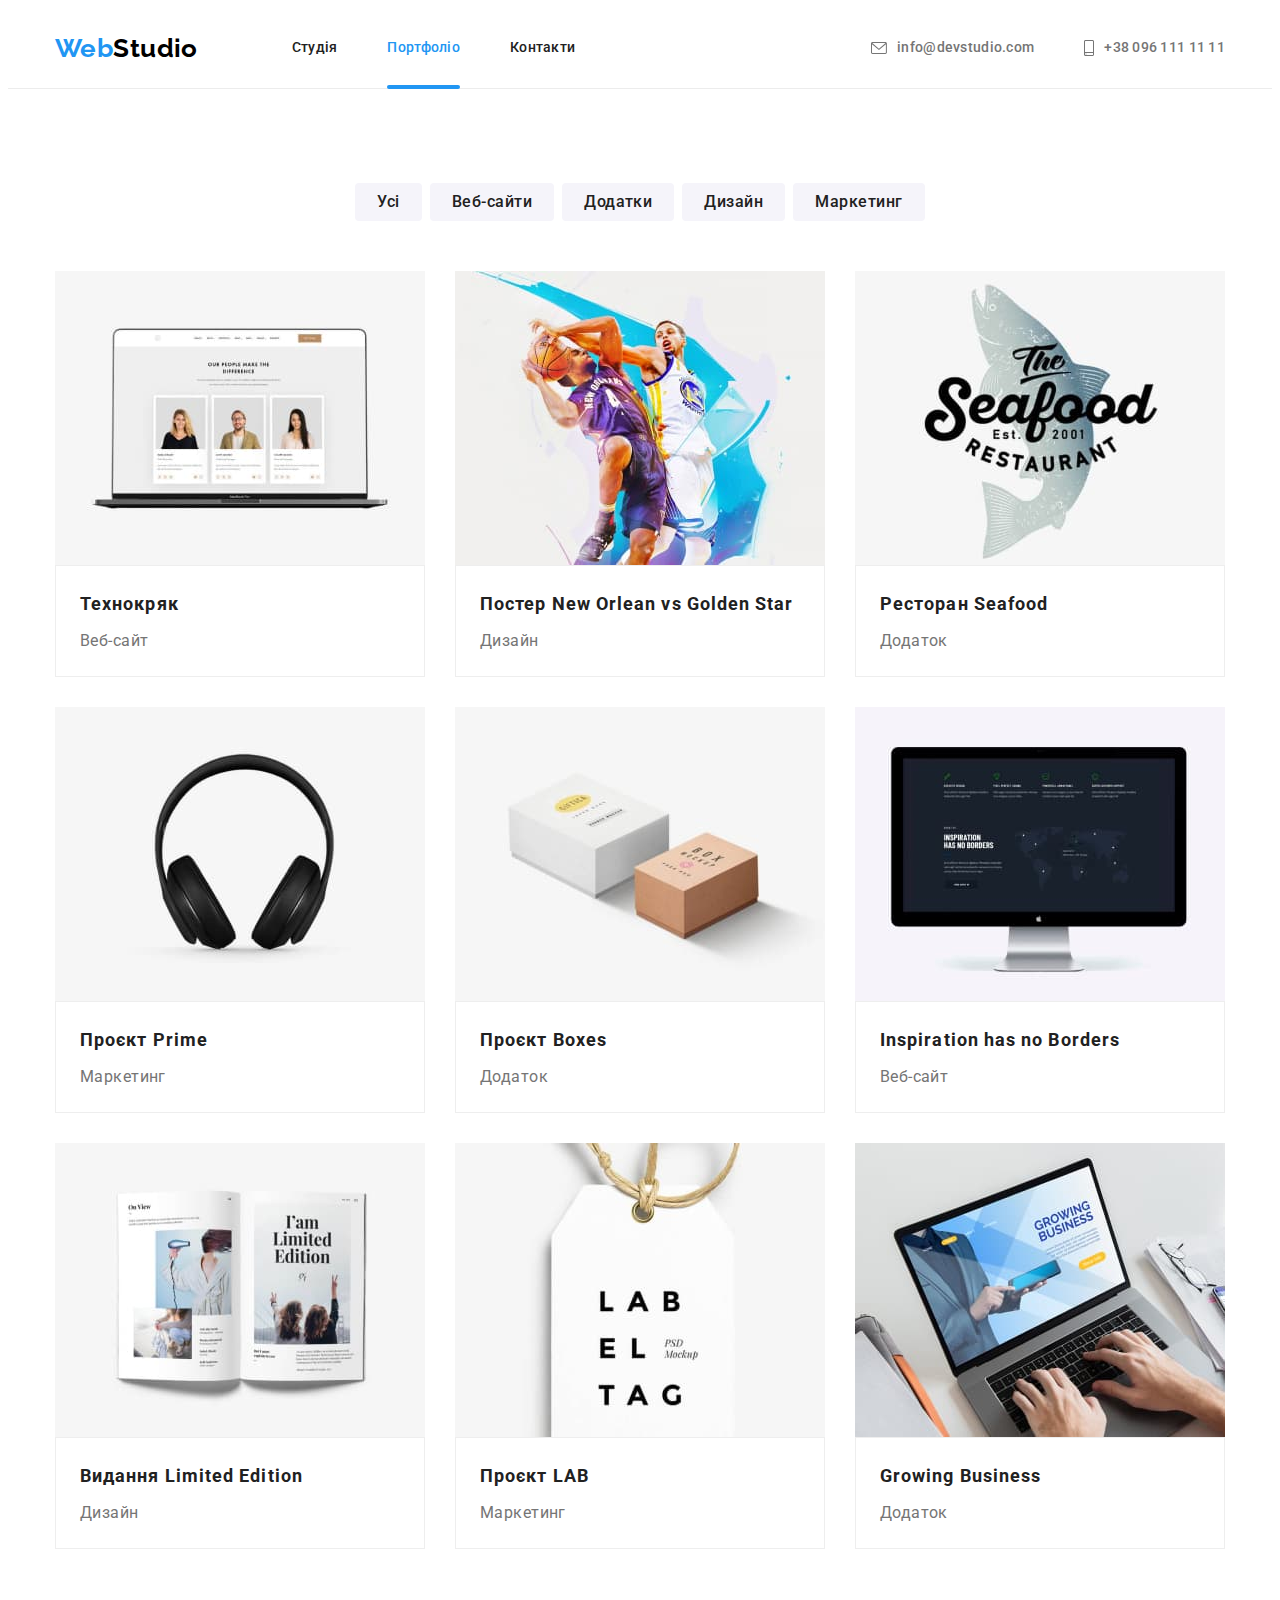
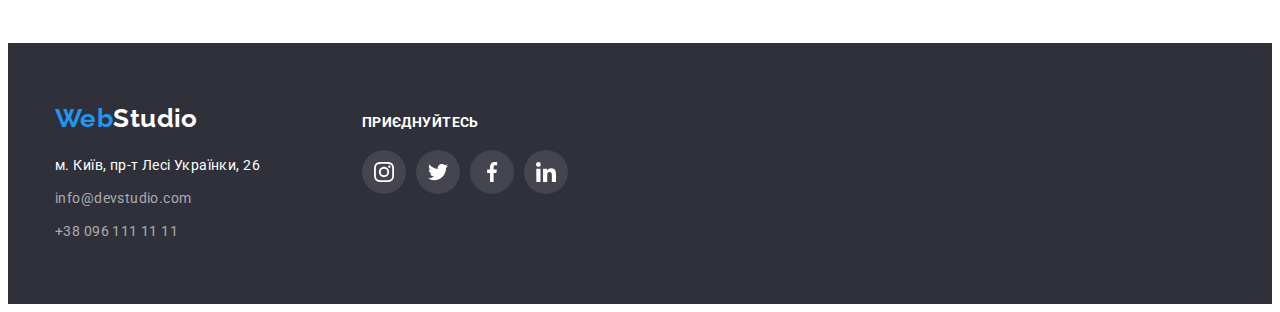
==== portfolio.html @ 98f120be "first" ====
<!DOCTYPE html>
<html lang="uk">
  <head>
    <meta charset="UTF-8" />
    <meta http-equiv="X-UA-Compatible" content="IE=edge" />
    <meta name="viewport" content="width=device-width, initial-scale=1.0" />
    <title>Web Studio</title>
    <link rel="preconnect" href="https://fonts.googleapis.com" />
    <link rel="preconnect" href="https://fonts.gstatic.com" crossorigin />
    <link
      href="https://fonts.googleapis.com/css2?family=Raleway:wght@700&family=Roboto:wght@400;500;700;900&display=swap"
      rel="stylesheet"
    />
    <link
      rel="stylesheet"
      href="https://cdnjs.cloudflare.com/ajax/libs/modern-normalize/1.1.0/modern-normalize.min.css"
      integrity="sha512-wpPYUAdjBVSE4KJnH1VR1HeZfpl1ub8YT/NKx4PuQ5NmX2tKuGu6U/JRp5y+Y8XG2tV+wKQpNHVUX03MfMFn9Q=="
      crossorigin="anonymous"
      referrerpolicy="no-referrer"
    />
    <link rel="stylesheet" href="./css/styles.css" />
  </head>

  <body>
    <!-- ===== HEADER ===== -->

    <header class="header">
      <div class="header-content container">
        <a class="logo-link link" href="./index.html">
          <span class="logo-header-one">Web</span><span class="logo-header-two">Studio</span></a
        >

        <nav class="navigation">
          <ul class="nav-list list">
            <li class="nav-list-item">
              <a class="nav-link link" href="./index.html">Студія</a>
            </li>
            <li class="nav-list-item">
              <a class="nav-link link current" href="./portfolio.html">Портфоліо</a>
            </li>
            <li class="nav-list-item"><a class="nav-link link" href="">Контакти</a></li>
          </ul>
        </nav>

        <ul class="mail-tel-list list">
          <li class="mail-tel-item link">
            <a class="mail-header-link" href="mailto:info@devstudio.com">
              <svg class="header-tel-icon" width="16" height="12">
                <use href="./images/icons.svg#icon-email"></use>
              </svg>
              info@devstudio.com
            </a>
          </li>
          <li class="mail-tel-item link">
            <a class="phone-header-link" href="tel:+380961111111">
              <svg class="header-tel-icon" width="10" height="16">
                <use href="./images/icons.svg#icon-smartphone"></use>
              </svg>
              +38 096 111 11 11
            </a>
          </li>
        </ul>
      </div>
    </header>

    <!-- ===== MAIN ===== -->

    <main class="portfolio section">
      <div class="container">
        <!-- filter -->

        <ul class="list portfolio-filter-list">
          <li class="portfolio-filter-item link">
            <button class="portfolio-filter-button btn" type="button">Усі</button>
          </li>
          <li class="portfolio-filter-item link">
            <button class="portfolio-filter-button btn" type="button">Веб-сайти</button>
          </li>
          <li class="portfolio-filter-item link">
            <button class="portfolio-filter-button btn" type="button">Додатки</button>
          </li>
          <li class="portfolio-filter-item link">
            <button class="portfolio-filter-button btn" type="button">Дизайн</button>
          </li>
          <li class="portfolio-filter-item link">
            <button class="portfolio-filter-button btn" type="button">Маркетинг</button>
          </li>
        </ul>

        <!-- portfolio -->

        <h1 class="visually-hidden">Портфоліо</h1>

        <ul class="portfolio-list list">
          <li class="portfolio-container link">
            <a class="portfolio-link link" href="">
              <div class="portfolio-overlay-box">
                <img
                  src="./images/portfolio/portfolio1.jpg"
                  alt="Сайт Технокряк"
                  width="370"
                  height="294"
                />

                <p class="portfolio-overlay-text">
                  Ресурс пропонує комплексні пропозиції з різним рівнем функціоналу та сервісів. Все
                  це дозволить відвідувачу отримати вичерпні відомості про компанію або приватну
                  особу.
                </p>
              </div>

              <div class="portfolio-about">
                <h2 class="portfolio-list-title">Технокряк</h2>
                <p class="portfolio-chapter">Веб-сайт</p>
              </div>
            </a>
          </li>

          <!-- === next === -->

          <li class="portfolio-container link">
            <a class="portfolio-link link" href="">
              <div class="portfolio-overlay-box">
                <img
                  src="./images/portfolio/portfolio2.jpg"
                  alt="Дизайн постер New Orlean vs Golden Star"
                  width="370"
                  height="294"
                />
                <p class="portfolio-overlay-text">
                  Ресурс пропонує комплексні пропозиції з різним рівнем функціоналу та сервісів. Все
                  це дозволить відвідувачу отримати вичерпні відомості про компанію або приватну
                  особу.
                </p>
              </div>
              <div class="portfolio-about">
                <h2 class="portfolio-list-title">Постер New Orlean vs Golden Star</h2>
                <p class="portfolio-chapter">Дизайн</p>
              </div>
            </a>
          </li>

          <!-- === next === -->

          <li class="portfolio-container link">
            <a class="portfolio-link link" href="">
              <div class="portfolio-overlay-box">
                <img
                  src="./images/portfolio/portfolio3.jpg"
                  alt="Додаток для Ресторан Seafood"
                  width="370"
                  height="294"
                />
                <p class="portfolio-overlay-text">
                  Ресурс пропонує комплексні пропозиції з різним рівнем функціоналу та сервісів. Все
                  це дозволить відвідувачу отримати вичерпні відомості про компанію або приватну
                  особу.
                </p>
              </div>
              <div class="portfolio-about">
                <h2 class="portfolio-list-title">Ресторан Seafood</h2>
                <p class="portfolio-chapter">Додаток</p>
              </div>
            </a>
          </li>

          <li class="portfolio-container link">
            <a class="portfolio-link link" href="">
              <div class="portfolio-overlay-box">
                <img
                  src="./images/portfolio/portfolio4.jpg"
                  alt="Маркетинг Проєкт Prime"
                  width="370"
                  height="294"
                />
                <p class="portfolio-overlay-text">
                  Ресурс пропонує комплексні пропозиції з різним рівнем функціоналу та сервісів. Все
                  це дозволить відвідувачу отримати вичерпні відомості про компанію або приватну
                  особу.
                </p>
              </div>
              <div class="portfolio-about">
                <h2 class="portfolio-list-title">Проєкт Prime</h2>
                <p class="portfolio-chapter">Маркетинг</p>
              </div>
            </a>
          </li>

          <li class="portfolio-container link">
            <a class="portfolio-link link" href="">
              <div class="portfolio-overlay-box">
                <img
                  src="./images/portfolio/portfolio5.jpg"
                  alt="Додаток Проєкт Boxes"
                  width="370"
                  height="294"
                />
                <p class="portfolio-overlay-text">
                  Ресурс пропонує комплексні пропозиції з різним рівнем функціоналу та сервісів. Все
                  це дозволить відвідувачу отримати вичерпні відомості про компанію або приватну
                  особу.
                </p>
              </div>
              <div class="portfolio-about">
                <h2 class="portfolio-list-title">Проєкт Boxes</h2>
                <p class="portfolio-chapter">Додаток</p>
              </div>
            </a>
          </li>

          <li class="portfolio-container link">
            <a class="portfolio-link link" href="">
              <div class="portfolio-overlay-box">
                <img
                  src="./images/portfolio/portfolio6.jpg"
                  alt="Inspiration has no Borders"
                  width="370"
                  height="294"
                />
                <p class="portfolio-overlay-text">
                  Ресурс пропонує комплексні пропозиції з різним рівнем функціоналу та сервісів. Все
                  це дозволить відвідувачу отримати вичерпні відомості про компанію або приватну
                  особу.
                </p>
              </div>
              <div class="portfolio-about">
                <h2 class="portfolio-list-title">Inspiration has no Borders</h2>
                <p class="portfolio-chapter">Веб-сайт</p>
              </div>
            </a>
          </li>

          <li class="portfolio-container link">
            <a class="portfolio-link link" href="">
              <div class="portfolio-overlay-box">
                <img
                  src="./images/portfolio/portfolio7.jpg"
                  alt="Маркетинг Проєкт LAB"
                  width="370"
                  height="294"
                />
                <p class="portfolio-overlay-text">
                  Ресурс пропонує комплексні пропозиції з різним рівнем функціоналу та сервісів. Все
                  це дозволить відвідувачу отримати вичерпні відомості про компанію або приватну
                  особу.
                </p>
              </div>
              <div class="portfolio-about">
                <h2 class="portfolio-list-title">Видання Limited Edition</h2>
                <p class="portfolio-chapter">Дизайн</p>
              </div>
            </a>
          </li>

          <li class="portfolio-container link">
            <a class="portfolio-link link" href="">
              <div class="portfolio-overlay-box">
                <img
                  src="./images/portfolio/portfolio8.jpg"
                  alt="Маркетинг Проєкт LAB"
                  width="370"
                  height="294"
                />
                <p class="portfolio-overlay-text">
                  Ресурс пропонує комплексні пропозиції з різним рівнем функціоналу та сервісів. Все
                  це дозволить відвідувачу отримати вичерпні відомості про компанію або приватну
                  особу.
                </p>
              </div>
              <div class="portfolio-about">
                <h2 class="portfolio-list-title">Проєкт LAB</h2>
                <p class="portfolio-chapter">Маркетинг</p>
              </div>
            </a>
          </li>

          <li class="portfolio-container link">
            <a class="portfolio-link link" href="">
              <div class="portfolio-overlay-box">
                <img
                  src="./images/portfolio/portfolio9.jpg"
                  alt="Додаток Growing Business"
                  width="370"
                  height="294"
                />
                <p class="portfolio-overlay-text">
                  Ресурс пропонує комплексні пропозиції з різним рівнем функціоналу та сервісів. Все
                  це дозволить відвідувачу отримати вичерпні відомості про компанію або приватну
                  особу.
                </p>
              </div>
              <div class="portfolio-about">
                <h2 class="portfolio-list-title">Growing Business</h2>
                <p class="portfolio-chapter">Додаток</p>
              </div>
            </a>
          </li>
        </ul>
      </div>
    </main>

    <!-- ===== FOOTER =====   -->

    <footer class="footer">
      <div class="container footer-parts">
        <h2 class="visually-hidden">Контакти і адреса</h2>
        <div class="footer-part-one">
          <a class="logo-link link" href="./index.html">
            <span class="logo-footer-one">Web</span><span class="logo-footer-three">Studio</span></a
          >
          <address class="footer-address">
            <ul class="list">
              <li class="address-items">
                <a
                  class="address-item-one link"
                  href="https://goo.gl/maps/MKDDi8GhxzNny77W8"
                  target="_blank"
                  rel="noopener noreferrer"
                  >м. Київ, пр-т Лесі Українки, 26</a
                >
              </li>
              <li class="address-items">
                <a class="address-item-two link" href="mailto:info@devstudio.com"
                  >info@devstudio.com</a
                >
              </li>
              <li class="address-items">
                <a class="address-item-three link" href="tel:+380961111111">+38 096 111 11 11</a>
              </li>
            </ul>
          </address>
        </div>
        <div class="footer-part-two">
          <p class="footer-social-title">приєднуйтесь</p>

          <!-- === soc networks === -->
          <ul class="footer-social-list list">
            <li class="footer-social-item">
              <a
                class="footer-social-link link"
                href=""
                target="_blank"
                rel="nofollow noopener noreferrer"
              >
                <svg class="footer-social-icon" width="20" height="20">
                  <use href="./images/icons.svg#icon-instagram"></use>
                </svg>
              </a>
            </li>
            <li class="footer-social-item">
              <a
                class="footer-social-link link"
                href=""
                target="_blank"
                rel="nofollow noopener noreferrer"
              >
                <svg class="footer-social-icon" width="20" height="20">
                  <use href="./images/icons.svg#icon-twitter"></use>
                </svg>
              </a>
            </li>
            <li class="footer-social-item">
              <a
                class="footer-social-link link"
                href=""
                target="_blank"
                rel="nofollow noopener noreferrer"
              >
                <svg class="footer-social-icon" width="20" height="20">
                  <use href="./images/icons.svg#icon-facebook"></use>
                </svg>
              </a>
            </li>
            <li class="footer-social-item">
              <a
                class="footer-social-link link"
                href=""
                target="_blank"
                rel="nofollow noopener noreferrer"
              >
                <svg class="footer-social-icon" width="20" height="20">
                  <use href="./images/icons.svg#icon-linkedin"></use>
                </svg>
              </a>
            </li>
          </ul>
        </div>
      </div>
    </footer>
  </body>
</html>
---- css/styles.css ----
html {
  box-sizing: border-box;
}

*,
*::before,
*::after {
  box-sizing: inherit;
}

*:focus {
  border-color: transparent;
}

:root {
  /* ===== fonts ===== */
  --first-font: 'Roboto', sans-serif;
  --second-font: 'Raleway', sans-serif;

  /* ===== fonts color ===== */

  --primary-text-color: #757575;
  --accent-text-color: #2196f3;
  --headers-text-color: #212121;
  --button-text-color-one: #fff;
  --work-label-text: #fff;
  --portfolio-overlay-text-color: #fff;

  /* ===== BG colors ===== */

  --background-body: #fff;
  --background-section-one: #fff;
  --background-section-two: #f5f4fa;
  --background-color-hero: #c4c4c4;
  --background-footer: #2f303a;

  --background-hero-modal: #ffffff;

  /* ===== hero button colors ===== */

  --button-background-color: #2196f3;
  --button-hover-color: #188ce8;
  --button-active-color: #188ce8;

  --modal-close-btn-color: #ffffff;

  /* ===== logo color ===== */

  --logo-color-one: #2196f3;
  --logo-color-two: #000000;
  --logo-color-three: #fff;

  /* ===== hero gradient colors ===== */

  --hero-gradient-color-one: rgba(47, 48, 58, 0.4);
  --hero-gradient-color-two: rgba(47, 48, 58, 0.4);

  /* ===== fil svg icons color ===== */

  --fill-svg-icons: #afb1b8;
  --fill-footer-socials: #fff;

  /* ===== transition propertys ===== */

  --time-transition: 250ms;
  --function-transition: cubic-bezier(0.4, 0, 0.2, 1);
  --delay-transition: 50ms;

  /* ===== other ===== */

  --zindex-header: 500;
  --zind-hero-modal: 1000;
}

/* ===== BASE STYLES ===== */

/* ===== reset ===== */

h1,
h2,
h3,
h4,
h5,
h6,
p {
  margin: 0%;
}

img {
  display: block;
  /* max-width: 100%;
  height: auto; */
}

.list {
  list-style: none;
  margin: 0;
  padding: 0;
}

.link {
  text-decoration: none;
  color: currentColor;
}

/* ===== end reset ===== */

body {
  font-family: Roboto, sans-serif;
  font-style: normal;
  font-size: 14px;
  letter-spacing: 0.03em;

  color: var(--primary-text-color);

  background-color: var(--background-body);
}

.btn {
  display: block;
  font-family: inherit;
  cursor: pointer;
  border: none;
  border-radius: 4px;
}

.section {
  padding-top: 94px;
  padding-bottom: 94px;
}

.section-title {
  font-weight: 700;
  font-size: 36px;
  line-height: 1.16;

  color: var(--headers-text-color);

  text-align: center;
}

/* ===== UTILITY =====*/

.visually-hidden {
  position: absolute;
  width: 1px;
  height: 1px;
  margin: -1px;
  border: 0;
  padding: 0;
  white-space: nowrap;
  clip-path: inset(100%);
  clip: rect(0 0 0 0);
  overflow: hidden;
}

.container {
  width: 1200px;
  padding-left: 15px;
  padding-right: 15px;
  margin-left: auto;
  margin-right: auto;

  /* outline: 2px solid green;
  outline-offset: -2 px; */
}

/* ====== HEADER ====== */

.header {
  border-bottom: 1px solid #ececec;
}

.header-content {
  display: flex;
  align-items: center;
}

/* ===== header logo ===== */

.logo-link {
  font-family: 'Raleway', cursive;
  font-style: normal;
  font-weight: 700;
  font-size: 26px;
  line-height: 1.19;

  text-decoration: none;

  margin-right: 94px;
}

.logo-header-one {
  color: var(--logo-color-one);
}

.logo-header-two {
  color: var(--logo-color-two);
}

/* ===== header navigation ===== */

.navigation {
  display: flex;
}

.nav-list {
  display: flex;
}

.nav-link {
  position: relative;

  display: block;
  padding-top: 32px;
  padding-bottom: 32px;

  font-weight: 500;
  line-height: 1.14;
  letter-spacing: 0.02em;

  color: var(--headers-text-color);

  transition-property: color;
  transition-duration: var(--time-transition);
  transition-timing-function: var(--function-transition);
  transition-delay: var(--delay-transition);
}

.nav-link::after {
  position: absolute;
  bottom: -1px;
  left: 0;

  display: block;
  content: '';

  width: 100%;
  height: 4px;

  background: var(--accent-text-color);
  border-radius: 2px;

  opacity: 0;

  transition-property: opacity;
  transition-duration: var(--time-transition);
  transition-timing-function: var(--function-transition);
  transition-delay: var(--delay-transition);
}

.nav-list .nav-list-item:not(:last-child) {
  margin-right: 50px;
}

.nav-link.current {
  color: var(--accent-text-color);
}

.nav-link:hover,
.nav-link:focus {
  color: var(--accent-text-color);
}

.nav-link.current::after,
.nav-link:hover::after,
.nav-link:focus::after {
  opacity: 1;
}

/* ===== header mail telephone ===== */

.mail-tel-list {
  display: flex;
  margin-left: auto;
  align-items: center;
}

.mail-tel-item {
  margin: 0;
}

.mail-tel-list .mail-tel-item:not(:last-child) {
  margin-right: 50px;
}

.mail-header-link,
.phone-header-link {
  display: flex;
  align-items: center;

  font-weight: 500;
  line-height: 1.14;
  letter-spacing: 0.02em;

  color: var(--primary-text-color);
  text-decoration: none;

  transition-property: color;
  transition-duration: var(--time-transition);
  transition-timing-function: var(--function-transition);
  transition-delay: var(--delay-transition);
}

.header-tel-icon {
  fill: currentColor;
  margin-right: 10px;
}

.mail-header-link:hover,
.mail-header-link:focus,
.phone-header-link:hover,
.phone-header-link:focus {
  color: var(--accent-text-color);
}

/* .mail-header::before {
  content: '';
  display: inline-block;

  width: 16px;
  height: 10px;
  margin-right: 10px;

  background-image: url(../images/header/email.svg);
  background-repeat: no-repeat;
  background-size: contain;
  background-position: center;
}

.phone-header::before {
  content: '';
  display: inline-block;

  width: 10px;
  height: 16px;
  margin-right: 10px;

  background-image: url(../images/header/smartphone.svg);
  background-repeat: no-repeat;
  background-size: contain;
  background-position: center;
} */

/* ===== MAIN ===== */

/* ===== hero ===== */

.hero {
  width: 1600px;
  height: 600px;
  background-color: var(--background-color-hero);
  text-align: center;
  padding: 200px 0;
  filter: drop-shadow(0px 4px 4px rgba(0, 0, 0, 0.25)) drop-shadow(0px 4px 4px rgba(0, 0, 0, 0.25));
}

.hero-overlay {
  max-width: 1600px;
  height: 600px;
  margin-left: auto;
  margin-right: auto;

  background-image: linear-gradient(
      to right,
      var(--hero-gradient-color-one),
      var(--hero-gradient-color-two)
    ),
    url(../images/hero.jpg);

  background-repeat: no-repeat;
  background-position: center;
  background-size: cover;
}

.hero-header {
  font-weight: 900;
  font-size: 44px;
  line-height: 1.36;
  text-align: center;
  letter-spacing: 0.06em;

  text-transform: uppercase;

  color: #ffffff;
  width: 696px;
  margin: 0 auto;

  margin-bottom: 30px;
}

.hero-button {
  font-weight: 700;
  font-size: 16px;
  line-height: 1.88;
  letter-spacing: 0.05em;

  color: var(--background-section-one);

  background: var(--button-background-color);

  box-shadow: 0px 4px 4px rgba(0, 0, 0, 0.15);
  border-radius: 4px;

  padding: 10px 32px;
  text-align: center;

  display: inline-block;
  min-width: 216px;
  min-height: 50px;

  transition-property: background-color;
  transition-duration: var(--time-transition);
  transition-timing-function: var(--function-transition);
  transition-delay: var(--delay-transition);
}

.hero-button:active {
  background-color: var(--button-active-color);
}

.hero-button:hover,
.hero-button:focus {
  background-color: var(--button-hover-color);
}

/* ====== features ===== */

.features-list {
  display: flex;
  flex-wrap: wrap;
}

.features-list-item {
  display: block;
  width: calc((100% - 90px) / 4);

  margin: 0;
}

.features-list-item:not(:nth-child(4n)) {
  margin-right: 30px;
}

.features-item-picture {
  display: flex;

  align-items: center;
  justify-content: center;

  width: 270px;
  height: 120px;
  background-color: var(--background-section-two);
  border-radius: 4px;

  margin-bottom: 30px;
}

/* === before start === */

/* .features-list-item::before {
  content: '';
  display: block;

  height: 120px;

  border-radius: 4px;
  margin-bottom: 30px;

  background-color: var(--background-section-two);

  background-repeat: no-repeat;
  background-position: center;
 
}

.features-picture-one::before {
  background-image: url(../images/features/antenna.svg);
}


.features-picture-two::before {
  background-image: url(../images/features/clock.svg);
}

.features-picture-three::before {
  background-image: url(../images/features/diagram.svg);
}

.features-picture-four::before {
  background-image: url(../images/features/astronaut.svg);
} */

/* ==== end before ==== */

.features-item-title {
  font-weight: 700;
  font-size: 14px;
  line-height: 1.14;
  text-transform: uppercase;

  color: var(--headers-text-color);

  margin-bottom: 10px;
}

.features-item-info {
  line-height: 1.71;
  color: var(--primary-text-color);
}

/* ===== work ===== */

.work {
  padding-bottom: 94px;
}

.section-title-work {
  margin-bottom: 50px;
}

.work-list {
  display: flex;
  flex-wrap: wrap;
}

.work-image-link {
  display: block;
  width: calc((100% - 60px) / 3);
}

.work-image-link:not(:nth-child(3n)) {
  margin-right: 30px;
}

.work-box {
  position: relative;
}

.work-label-box {
  position: absolute;
  left: 0;
  bottom: 0;

  width: 100%;
  height: 70px;

  display: flex;
  align-items: center;
  justify-content: center;

  background: rgba(47, 48, 58, 0.8);
}

.work-label-text {
  display: block;

  line-height: 1.14;
  text-align: center;

  text-transform: uppercase;

  color: var(--work-label-text);
}

/* ===== team ===== */

.team {
  background-color: var(--background-section-two);
}

.section-title-team {
  margin-bottom: 50px;
}

.team-list {
  display: flex;
  flex-wrap: wrap;
}

.team-list-item {
  display: inline-block;
  width: calc((100% - 90px) / 4);
}

.team-list-item:not(:nth-child(4n)) {
  margin-right: 30px;
}

.team-member {
  background-color: var(--background-section-one);

  box-shadow: 0px 1px 3px rgba(0, 0, 0, 0.12), 0px 1px 1px rgba(0, 0, 0, 0.14),
    0px 2px 1px rgba(0, 0, 0, 0.2);
  border-radius: 0px 0px 4px 4px;
}

.team-member-info {
  padding: 30px 0;
}

.team-member-title {
  font-weight: 500;
  font-size: 16px;
  line-height: 1.19;

  color: var(--headers-text-color);

  text-align: center;

  margin-bottom: 10px;
}

.team-member-profession {
  font-size: 16px;
  line-height: 19px;

  text-align: center;

  color: var(--primary-text-color);
  margin-bottom: 16px;
}

/* === soc netw === */

.team-social-list {
  display: flex;
  flex-wrap: wrap;
  align-items: center;
  justify-content: center;
}

.team-social-item:not(:last-child) {
  margin-right: 10px;
}

.team-social-link {
  display: flex;

  align-items: center;
  justify-content: center;

  width: 44px;
  height: 44px;

  color: var(--fill-svg-icons);

  border-radius: 50%;

  transition-property: background-color color;
  transition-duration: var(--time-transition);
  transition-timing-function: var(--function-transition);
  transition-delay: var(--delay-transition);
}

.team-social-svg {
  fill: currentColor;
}

.team-social-link:hover,
.team-social-link:focus {
  background-color: var(--accent-text-color);
  color: #fff;
}

/* background-repeat: no-repeat;
  background-position: center;
  background-size: 20px; */

/* ===== Иконки соцсетей сделаные как фон =====

.team-social-link.instagram-link {
  background-image: url(../images/soc-networks/instagram.svg);
}
.team-social-link.twitter-link {
  background-image: url(../images/soc-networks/twitter.svg);
}
.team-social-link.facebook-link {
  background-image: url(../images/soc-networks/facebook.svg);
}
.team-social-link.linkedin-link {
  background-image: url(../images/soc-networks/linkedin.svg);
} */

/* ===== clients section ===== */

.section-clients-title {
  margin-bottom: 51px;
}

.clients-logos-list {
  display: flex;
  flex-wrap: wrap;

  align-items: center;
  justify-content: center;
}

.clients-logos-item:not(:last-child) {
  margin-right: 30px;
}

.clients-logos-link {
  display: flex;

  justify-content: center;
  align-items: center;

  width: 170px;
  height: 92px;

  color: var(--fill-svg-icons);

  border: 1px solid currentColor;
  border-radius: 4px;

  transition-property: color border-color;
  transition-duration: var(--time-transition);
  transition-timing-function: var(--function-transition);
  transition-delay: var(--delay-transition);
}

.clients-logos-logo {
  fill: currentColor;
}

.clients-logos-link:hover,
.clients-logos-link:focus {
  color: var(--accent-text-color);
  border: 1px solid var(--accent-text-color);
}

/* ========== FOOTER ==========*/

/* ===== footer ===== */
.footer {
  background-color: var(--background-footer);
  padding-top: 60px;
  padding-bottom: 60px;
}

.footer-parts {
  display: flex;
  align-items: baseline;
}

.footer-part-one,
.footer-part-two {
  display: block;
}

.footer-part-one {
  margin-right: 70px;
}

/* === footer part one === */

.logo-footer-one {
  color: var(--logo-color-one);
}

.logo-footer-three {
  color: var(--logo-color-three);
}

.footer-address {
  font-style: normal;
  margin-top: 20px;
}

.address-item-one {
  line-height: 1.71;
  color: #ffffff;
}

.address-item-two,
.address-item-three {
  line-height: 1.71;

  color: rgba(255, 255, 255, 0.6);
}

.footer-address .address-items:not(:last-child) {
  margin-bottom: 9px;
}

.address-item-one:hover,
.address-item-one:focus {
  color: #2196f3;
}

.address-item-two:hover,
.address-item-three:hover,
.address-item-two:focus,
.address-item-three:focus {
  color: #ffffff;
}

.address-item-one,
.address-item-two,
.address-item-three {
  transition-property: color;
  transition-duration: var(--time-transition);
  transition-timing-function: var(--function-transition);
  transition-delay: var(--delay-transition);
}

/* === footer part two === */

.footer-social-title {
  font-family: 'Roboto';
  font-style: normal;
  font-weight: 700;
  font-size: 14px;
  line-height: 16px;
  letter-spacing: 0.03em;
  text-transform: uppercase;

  color: #ffffff;

  margin-bottom: 20px;
}

.footer-social-list {
  display: flex;
  flex-wrap: wrap;

  align-items: center;
  justify-content: center;
}

.footer-social-item:not(:last-child) {
  margin-right: 10px;
}

.footer-social-link {
  display: flex;

  align-items: center;
  justify-content: center;

  width: 44px;
  height: 44px;

  background: rgba(255, 255, 255, 0.1);
  border-radius: 50%;

  transition-property: background-color;
  transition-duration: var(--time-transition);
  transition-timing-function: var(--function-transition);
  transition-delay: var(--delay-transition);
}

.footer-social-icon {
  fill: var(--fill-footer-socials);
}

.footer-social-link:hover,
.footer-social-link:focus {
  background-color: var(--accent-text-color);
}

/* ===== MODAL WINDOW ===== */

.backdrop {
  position: fixed;
  top: 0;
  left: 0;

  width: 100%;
  height: 100%;

  background: rgba(0, 0, 0, 0.2);
  /* backdrop-filter: blur(2px); */

  opacity: 1;
  visibility: visible;
  pointer-events: initial;

  transition-property: opacity visibility;
  transition-duration: var(--time-transition);
  transition-timing-function: var(--function-transition);
  transition-delay: var(--delay-transition);
}

.backdrop.is-hidden {
  opacity: 0;
  visibility: hidden;
  pointer-events: none;
}

.modal {
  position: absolute;

  /* === центровка модального окна ===  */
  top: 50%;
  left: 50%;

  transform: translate(-50%, -50%) scaleY(1);

  z-index: var(--zind-hero-modal);

  width: 528px;
  height: 581px;

  background: var(--background-hero-modal);
  box-shadow: 0px 1px 3px rgba(0, 0, 0, 0.12), 0px 1px 1px rgba(0, 0, 0, 0.14),
    0px 2px 1px rgba(0, 0, 0, 0.2);

  border-radius: 4px;

  transition-property: transform scale;
  transition-duration: var(--time-transition);
  transition-timing-function: var(--function-transition);
  transition-delay: var(--delay-transition);
}

.backdrop.is-hidden .modal {
  transform: translate(-50%, -70%) scaleY(0.1);
}

.modal-close-btn {
  position: absolute;
  top: 8px;
  right: 8px;

  display: flex;
  align-items: center;
  justify-content: center;

  width: 30px;
  height: 30px;

  border: 1px solid rgba(0, 0, 0, 0.1);
  border-radius: 50%;

  padding: 0;

  background-color: transparent;
  border: 1px solid rgba(0, 0, 0, 0.1);

  cursor: pointer;

  /* transform: translate(-8px, 8px); */
}

/* ================= PORTFOLIO ==================== */

/* ===== portfolio filters ===== */

.portfolio-filter-list {
  margin-bottom: 50px;
  display: flex;
  justify-content: center;
}

.portfolio-filter-button {
  font-weight: 500;
  font-size: 16px;
  line-height: 1.62;
  text-align: center;
  letter-spacing: 0.03em;

  color: var(--headers-text-color);

  background: #f5f4fa;

  padding: 6px 22px;

  transition-property: background-color color;
  transition-duration: var(--time-transition);
  transition-timing-function: var(--function-transition);
  transition-delay: var(--delay-transition);
}
.portfolio-filter-item:not(:last-of-type) {
  margin-right: 8px;
}

.portfolio-filter-button:hover,
.portfolio-filter-button:focus {
  background-color: var(--accent-text-color);
  color: #fff;

  box-shadow: 0px 3px 1px rgba(0, 0, 0, 0.1), 0px 1px 2px rgba(0, 0, 0, 0.08),
    0px 2px 2px rgba(0, 0, 0, 0.12);
}

/* ===== portfolio section ===== */

.portfolio-list {
  display: flex;
  flex-wrap: wrap;
}

.portfolio-container {
  position: relative;
  width: calc((100% - 60px) / 3);
  margin-right: 30px;
  margin-bottom: 30px;
}

.portfolio-container:nth-child(3n) {
  margin-right: 0;
}

.portfolio-container:nth-last-child(-n + 3) {
  margin-bottom: 0;
}

.portfolio-link {
  display: block;

  transition-property: box-shadow;
  transition-duration: var(--time-transition);
  transition-timing-function: var(--function-transition);
  transition-delay: var(--delay-transition);
}

.portfolio-overlay-box {
  position: relative;

  width: 100%;
  height: 294px;

  overflow: hidden;
}

.portfolio-overlay-text {
  position: absolute;
  top: 0;
  left: 0;

  display: block;
  display: flex;
  align-items: center;

  padding: 0 24px;

  width: 100%;
  height: 100%;

  background: rgba(33, 150, 243, 0.9);

  font-size: 18px;
  line-height: 1.56;

  color: var(--portfolio-overlay-text-color);

  transform: translateY(101%);
  opacity: 0;

  transition-property: opacity transform;
  transition-duration: var(--time-transition);
  transition-timing-function: var(--function-transition);
  transition-delay: var(--delay-transition);
}

.portfolio-link:hover,
.portfolio-link:focus {
  box-shadow: 0px 1px 1px rgba(0, 0, 0, 0.12), 0px 4px 4px rgba(0, 0, 0, 0.06),
    1px 4px 6px rgba(0, 0, 0, 0.16);
}

.portfolio-link:hover .portfolio-overlay-text,
.portfolio-link:focus .portfolio-overlay-text {
  opacity: 1;
  transform: translateY(0);
}

.portfolio-list-title {
  font-weight: 700;
  font-size: 18px;
  line-height: 2;

  letter-spacing: 0.06em;

  color: var(--headers-text-color);

  margin-bottom: 4px;
}

.portfolio-about {
  padding: 20px 24px;
  border: 1px solid #eeeeee;
}

.portfolio-chapter {
  font-size: 16px;
  line-height: 1.88;

  color: var(--primary-text-color);
}
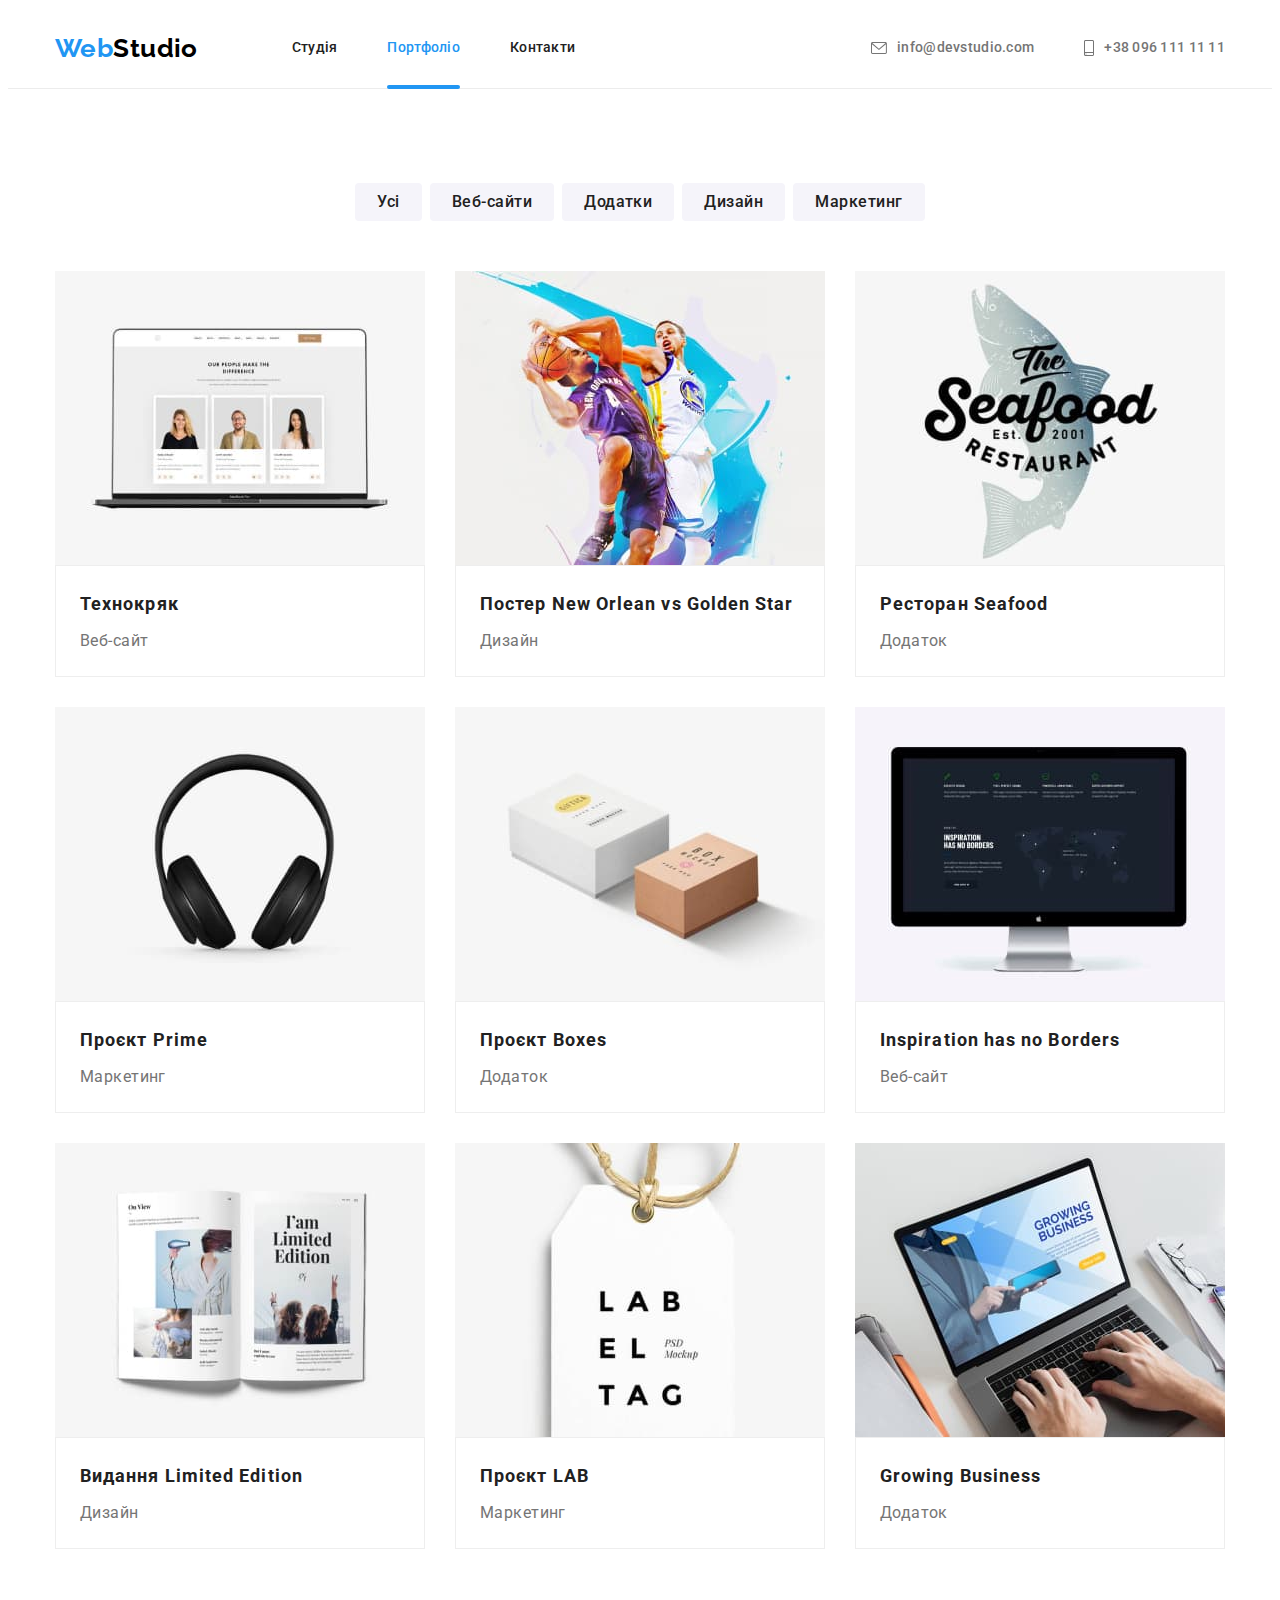
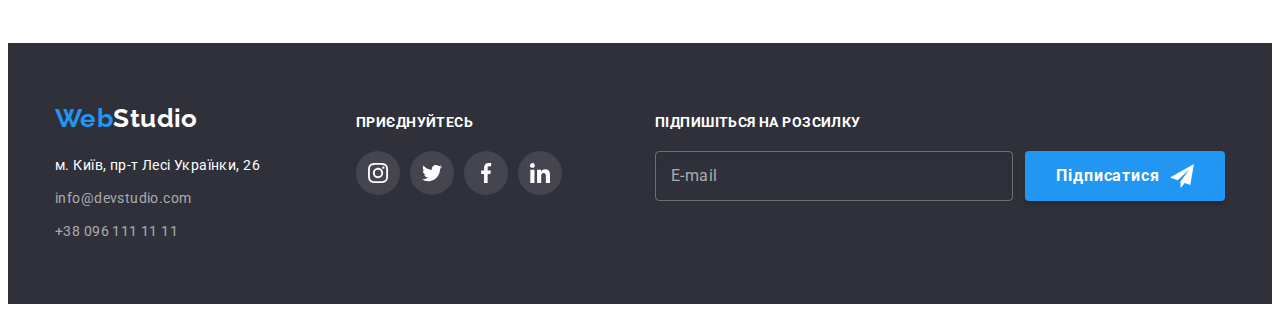
==== commit 6e22f542: "current" ====
--- a/portfolio.html
+++ b/portfolio.html
@@ -301,91 +301,89 @@
 
     <!-- ===== FOOTER =====   -->
 
-    <footer class="footer">
-      <div class="container footer-parts">
-        <h2 class="visually-hidden">Контакти і адреса</h2>
-        <div class="footer-part-one">
-          <a class="logo-link link" href="./index.html">
-            <span class="logo-footer-one">Web</span><span class="logo-footer-three">Studio</span></a
-          >
-          <address class="footer-address">
-            <ul class="list">
-              <li class="address-items">
-                <a
-                  class="address-item-one link"
-                  href="https://goo.gl/maps/MKDDi8GhxzNny77W8"
-                  target="_blank"
-                  rel="noopener noreferrer"
-                  >м. Київ, пр-т Лесі Українки, 26</a
-                >
-              </li>
-              <li class="address-items">
-                <a class="address-item-two link" href="mailto:info@devstudio.com"
-                  >info@devstudio.com</a
-                >
-              </li>
-              <li class="address-items">
-                <a class="address-item-three link" href="tel:+380961111111">+38 096 111 11 11</a>
-              </li>
-            </ul>
-          </address>
-        </div>
-        <div class="footer-part-two">
-          <p class="footer-social-title">приєднуйтесь</p>
-
-          <!-- === soc networks === -->
-          <ul class="footer-social-list list">
-            <li class="footer-social-item">
-              <a
-                class="footer-social-link link"
-                href=""
-                target="_blank"
-                rel="nofollow noopener noreferrer"
-              >
-                <svg class="footer-social-icon" width="20" height="20">
-                  <use href="./images/icons.svg#icon-instagram"></use>
-                </svg>
-              </a>
-            </li>
-            <li class="footer-social-item">
-              <a
-                class="footer-social-link link"
-                href=""
-                target="_blank"
-                rel="nofollow noopener noreferrer"
-              >
-                <svg class="footer-social-icon" width="20" height="20">
-                  <use href="./images/icons.svg#icon-twitter"></use>
-                </svg>
-              </a>
-            </li>
-            <li class="footer-social-item">
-              <a
-                class="footer-social-link link"
-                href=""
-                target="_blank"
-                rel="nofollow noopener noreferrer"
-              >
-                <svg class="footer-social-icon" width="20" height="20">
-                  <use href="./images/icons.svg#icon-facebook"></use>
-                </svg>
-              </a>
-            </li>
-            <li class="footer-social-item">
-              <a
-                class="footer-social-link link"
-                href=""
-                target="_blank"
-                rel="nofollow noopener noreferrer"
-              >
-                <svg class="footer-social-icon" width="20" height="20">
-                  <use href="./images/icons.svg#icon-linkedin"></use>
-                </svg>
-              </a>
+  <footer class="footer">
+    <div class="container footer-parts">
+      <h2 class="visually-hidden">Контакти і адреса</h2>
+
+      <div class="footer-part-one">
+        <a class="logo-link link" href="./index.html">
+          <span class="logo-footer-one">Web</span><span class="logo-footer-three">Studio</span></a>
+        <address class="footer-address">
+          <ul class="list">
+            <li class="address-items">
+              <a class="address-item-one link" href="https://goo.gl/maps/MKDDi8GhxzNny77W8" target="_blank"
+                rel="noopener noreferrer">м. Київ, пр-т Лесі Українки, 26</a>
+            </li>
+            <li class="address-items">
+              <a class="address-item-two link" href="mailto:info@devstudio.com">info@devstudio.com</a>
+            </li>
+            <li class="address-items">
+              <a class="address-item-three link" href="tel:+380961111111">+38 096 111 11 11</a>
             </li>
           </ul>
-        </div>
-      </div>
-    </footer>
+        </address>
+      </div>
+
+      <div class="footer-part-two">
+        <p class="footer-social-title">приєднуйтесь</p>
+
+        <!-- === soc networks === -->
+
+        <ul class="footer-social-list list">
+          <li class="footer-social-item">
+            <a class="footer-social-link link" href="" target="_blank" rel="nofollow noopener noreferrer">
+              <svg class="footer-social-icon" width="20" height="20">
+                <use href="./images/icons.svg#icon-instagram"></use>
+              </svg>
+            </a>
+          </li>
+          <li class="footer-social-item">
+            <a class="footer-social-link link" href="" target="_blank" rel="nofollow noopener noreferrer">
+              <svg class="footer-social-icon" width="20" height="20">
+                <use href="./images/icons.svg#icon-twitter"></use>
+              </svg>
+            </a>
+          </li>
+          <li class="footer-social-item">
+            <a class="footer-social-link link" href="" target="_blank" rel="nofollow noopener noreferrer">
+              <svg class="footer-social-icon" width="20" height="20">
+                <use href="./images/icons.svg#icon-facebook"></use>
+              </svg>
+            </a>
+          </li>
+          <li class="footer-social-item">
+            <a class="footer-social-link link" href="" target="_blank" rel="nofollow noopener noreferrer">
+              <svg class="footer-social-icon" width="20" height="20">
+                <use href="./images/icons.svg#icon-linkedin"></use>
+              </svg>
+            </a>
+          </li>
+        </ul>
+      </div>
+
+      <!-- === subscribe === -->
+
+      <div class="footer-part-three">
+        <p class="footer-subscribe-title">підпишіться на розсилку</p>
+
+        <form class="form">
+          <div class="footer-email-input">
+            <div class="footer-form-field-input">
+              <input class="footer-form-input" type="email" name="email" placeholder=" " id="email" />
+              <label class="footer-form-label" for="email">E-mail</label>
+
+            </div>
+        </form>
+
+        <button type="submit" class="footer-button-subscribe btn">
+          <span>Підписатися</span>
+             <svg class="" width="24" height="24">
+            <use href="./images/icons.svg#icon-send"></use>
+          </svg>
+        </button>
+      </div>
+    </div>
+    </div>
+  </footer>
   </body>
 </html>
--- a/css/styles.css
+++ b/css/styles.css
@@ -21,9 +21,15 @@
 
   --primary-text-color: #757575;
   --accent-text-color: #2196f3;
+
   --headers-text-color: #212121;
+
   --button-text-color-one: #fff;
+
   --work-label-text: #fff;
+
+  --footer-titles-color: #fff;
+
   --portfolio-overlay-text-color: #fff;
 
   /* ===== BG colors ===== */
@@ -36,7 +42,7 @@
 
   --background-hero-modal: #ffffff;
 
-  /* ===== hero button colors ===== */
+  /* ===== hero & footer button colors ===== */
 
   --button-background-color: #2196f3;
   --button-hover-color: #188ce8;
@@ -64,7 +70,9 @@
 
   --time-transition: 250ms;
   --function-transition: cubic-bezier(0.4, 0, 0.2, 1);
-  --delay-transition: 50ms;
+  --delay-transition: 100ms;
+
+  --transition-standart: 250ms cubic-bezier(0.4, 0, 0.2, 1);
 
   /* ===== other ===== */
 
@@ -224,7 +232,6 @@
   transition-property: color;
   transition-duration: var(--time-transition);
   transition-timing-function: var(--function-transition);
-  transition-delay: var(--delay-transition);
 }
 
 .nav-link::after {
@@ -246,7 +253,6 @@
   transition-property: opacity;
   transition-duration: var(--time-transition);
   transition-timing-function: var(--function-transition);
-  transition-delay: var(--delay-transition);
 }
 
 .nav-list .nav-list-item:not(:last-child) {
@@ -299,7 +305,6 @@
   transition-property: color;
   transition-duration: var(--time-transition);
   transition-timing-function: var(--function-transition);
-  transition-delay: var(--delay-transition);
 }
 
 .header-tel-icon {
@@ -397,7 +402,7 @@
 
   color: var(--background-section-one);
 
-  background: var(--button-background-color);
+  background-color: var(--button-background-color);
 
   box-shadow: 0px 4px 4px rgba(0, 0, 0, 0.15);
   border-radius: 4px;
@@ -412,7 +417,6 @@
   transition-property: background-color;
   transition-duration: var(--time-transition);
   transition-timing-function: var(--function-transition);
-  transition-delay: var(--delay-transition);
 }
 
 .hero-button:active {
@@ -537,7 +541,7 @@
   position: relative;
 }
 
-.work-label-box {
+/* .work-label-box {
   position: absolute;
   left: 0;
   bottom: 0;
@@ -550,17 +554,25 @@
   justify-content: center;
 
   background: rgba(47, 48, 58, 0.8);
-}
+} */
 
 .work-label-text {
-  display: block;
+  position: absolute;
+  bottom: 0;
+
+  width: 100%;
+  height: 70px;
+
+  display: flex;
+  align-items: center;
+  justify-content: center;
 
   line-height: 1.14;
-  text-align: center;
-
+  font-weight: 700;
   text-transform: uppercase;
 
   color: var(--work-label-text);
+  background: rgba(47, 48, 58, 0.8);
 }
 
 /* ===== team ===== */
@@ -647,10 +659,9 @@
 
   border-radius: 50%;
 
-  transition-property: background-color color;
-  transition-duration: var(--time-transition);
-  transition-timing-function: var(--function-transition);
-  transition-delay: var(--delay-transition);
+  transition-property: background-color, color;
+  transition-duration: var(--time-transition);
+  transition-timing-function: var(--function-transition);
 }
 
 .team-social-svg {
@@ -714,10 +725,9 @@
   border: 1px solid currentColor;
   border-radius: 4px;
 
-  transition-property: color border-color;
-  transition-duration: var(--time-transition);
-  transition-timing-function: var(--function-transition);
-  transition-delay: var(--delay-transition);
+  transition-property: color;
+  transition-duration: var(--time-transition);
+  transition-timing-function: var(--function-transition);
 }
 
 .clients-logos-logo {
@@ -727,7 +737,6 @@
 .clients-logos-link:hover,
 .clients-logos-link:focus {
   color: var(--accent-text-color);
-  border: 1px solid var(--accent-text-color);
 }
 
 /* ========== FOOTER ==========*/
@@ -745,11 +754,13 @@
 }
 
 .footer-part-one,
-.footer-part-two {
+.footer-part-two,
+.footer-part-three {
   display: block;
 }
 
 .footer-part-one {
+  width: 231px;
   margin-right: 70px;
 }
 
@@ -802,21 +813,20 @@
   transition-property: color;
   transition-duration: var(--time-transition);
   transition-timing-function: var(--function-transition);
-  transition-delay: var(--delay-transition);
 }
 
 /* === footer part two === */
 
+.footer-part-two {
+  width: 206px;
+}
+
 .footer-social-title {
-  font-family: 'Roboto';
-  font-style: normal;
   font-weight: 700;
-  font-size: 14px;
-  line-height: 16px;
-  letter-spacing: 0.03em;
+  line-height: 1.14;
   text-transform: uppercase;
 
-  color: #ffffff;
+  color: var(--footer-titles-color);
 
   margin-bottom: 20px;
 }
@@ -848,7 +858,6 @@
   transition-property: background-color;
   transition-duration: var(--time-transition);
   transition-timing-function: var(--function-transition);
-  transition-delay: var(--delay-transition);
 }
 
 .footer-social-icon {
@@ -858,6 +867,152 @@
 .footer-social-link:hover,
 .footer-social-link:focus {
   background-color: var(--accent-text-color);
+}
+
+/* === footer part three === */
+
+.footer-part-three {
+  margin-left: auto;
+}
+
+.footer-subscribe-title {
+  font-weight: 700;
+  line-height: 1.14;
+  text-transform: uppercase;
+
+  color: var(--footer-titles-color);
+
+  margin-bottom: 20px;
+}
+
+.footer-email-input {
+  display: flex;
+}
+
+.footer-form-field-input {
+  position: relative;
+  overflow: hidden;
+}
+
+.footer-form-input {
+  display: flex;
+  align-items: center;
+
+  width: 358px;
+  height: 50px;
+
+  font-weight: 400;
+  font-size: 16px;
+  line-height: 1.25;
+  color: rgba(255, 255, 255, 0.6);
+
+  background-color: transparent;
+
+  border: 1px solid rgba(255, 255, 255, 0.3);
+
+  filter: drop-shadow(0px 4px 4px rgba(0, 0, 0, 0.15));
+  border-radius: 4px;
+  padding: 0;
+  padding-left: 12px;
+
+  margin-right: 12px;
+
+  transition-property: border-color background-color;
+  transition-duration: var(--time-transition);
+  transition-timing-function: var(--function-transition);
+}
+
+.footer-form-label {
+  position: absolute;
+
+  top: 50%;
+  left: 16px;
+
+  font-weight: 400;
+  font-size: 16px;
+  line-height: 1.25;
+  color: rgba(255, 255, 255, 0.6);
+
+  transform: translate(0, -50%);
+
+  /* поднимает footer-form-label и не опускает если показывает значение placeholder */
+}
+
+.footer-form-input:focus + .footer-form-label,
+.footer-form-input:not(:placeholder-shown) + .footer-form-label {
+  transform: translate(0, -50px);
+}
+
+.footer-form-input:hover + .footer-form-label {
+  color: #757575;
+}
+
+.footer-form-input:hover {
+  /* border-color: #fff; */
+
+  animation-name: changeBgColor;
+  animation-duration: 250ms;
+  animation-timing-function: linear;
+  animation-iteration-count: 1;
+  /* animation-direction: alternate;  */
+
+  background-color: #fff;
+}
+
+.footer-form-input:focus {
+  background-color: #fff;
+  outline: transparent;
+  color: #000000;
+}
+
+.footer-button-subscribe {
+  display: flex;
+  align-items: center;
+  justify-content: center;
+  gap: 10px;
+
+  width: 200px;
+  height: 50px;
+
+  font-weight: 700;
+  font-size: 16px;
+  line-height: 1.88;
+  letter-spacing: 0.06em;
+
+  color: var(--button-text-color-one);
+
+  background: var(--button-background-color);
+  box-shadow: 0px 4px 4px rgba(0, 0, 0, 0.15);
+  border-radius: 4px;
+
+  transition-property: background-color;
+  transition-duration: var(--time-transition);
+  transition-timing-function: var(--function-transition);
+}
+
+.footer-button-subscribe:active {
+  background-color: var(--button-active-color);
+}
+
+.footer-button-subscribe:hover,
+.footer-button-subscribe:focus {
+  background-color: var(--button-hover-color);
+}
+
+/* === ANIMATION FOOTER === */
+
+@keyframes changeBgColor {
+  0% {
+    border-color: rgba(255, 255, 255, 0.3);
+  }
+
+  50% {
+    border-color: var(--accent-text-color);
+  }
+
+  100% {
+    border-color: rgba(255, 255, 255, 0.3);
+  }
 }
 
 /* ===== MODAL WINDOW ===== */
@@ -871,16 +1026,43 @@
   height: 100%;
 
   background: rgba(0, 0, 0, 0.2);
-  /* backdrop-filter: blur(2px); */
+  /* backdrop-filter: blur(2px);   свойство блюр*/
 
   opacity: 1;
   visibility: visible;
   pointer-events: initial;
 
-  transition-property: opacity visibility;
-  transition-duration: var(--time-transition);
-  transition-timing-function: var(--function-transition);
-  transition-delay: var(--delay-transition);
+  transition-property: opacity, visibility;
+  transition-duration: var(--time-transition);
+  transition-timing-function: var(--function-transition);
+}
+
+.modal {
+  position: absolute;
+
+  /* === центровка модального окна ===  */
+  top: 50%;
+  left: 50%;
+  transform: translate(-50%, -50%) scaleY(1);
+
+  z-index: var(--zind-hero-modal);
+
+  width: 528px;
+  height: 581px;
+
+  padding: 40px 40px;
+
+  background: var(--background-hero-modal);
+  box-shadow: 0px 1px 3px rgba(0, 0, 0, 0.12), 0px 1px 1px rgba(0, 0, 0, 0.14),
+    0px 2px 1px rgba(0, 0, 0, 0.2);
+
+  border-radius: 4px;
+
+  transition-property: transform scale;
+  transition-duration: var(--time-transition);
+  transition-timing-function: ease-in-out;
+
+  /* transform-origin: center; */
 }
 
 .backdrop.is-hidden {
@@ -889,35 +1071,11 @@
   pointer-events: none;
 }
 
-.modal {
-  position: absolute;
-
-  /* === центровка модального окна ===  */
-  top: 50%;
-  left: 50%;
-
-  transform: translate(-50%, -50%) scaleY(1);
-
-  z-index: var(--zind-hero-modal);
-
-  width: 528px;
-  height: 581px;
-
-  background: var(--background-hero-modal);
-  box-shadow: 0px 1px 3px rgba(0, 0, 0, 0.12), 0px 1px 1px rgba(0, 0, 0, 0.14),
-    0px 2px 1px rgba(0, 0, 0, 0.2);
-
-  border-radius: 4px;
-
-  transition-property: transform scale;
-  transition-duration: var(--time-transition);
-  transition-timing-function: var(--function-transition);
-  transition-delay: var(--delay-transition);
-}
-
 .backdrop.is-hidden .modal {
-  transform: translate(-50%, -70%) scaleY(0.1);
-}
+  transform: translate(-50%, -50%) scaleY(0.1);
+}
+
+/* === close button === */
 
 .modal-close-btn {
   position: absolute;
@@ -941,7 +1099,249 @@
 
   cursor: pointer;
 
-  /* transform: translate(-8px, 8px); */
+  transition: var(--transition-standart);
+}
+
+.modal-close-btn:hover {
+  fill: #2196f3;
+}
+
+/* --- inputs --- */
+
+.modal-window-title {
+  font-weight: 700;
+  font-size: 20px;
+  line-height: 1.15;
+  text-align: center;
+
+  color: var(--headers-text-color);
+
+  margin-bottom: 30px;
+}
+
+.form-group-two {
+  display: flex;
+  flex-direction: column;
+  align-items: center;
+}
+
+.form-field {
+  position: relative;
+  display: block;
+  margin-bottom: 28px;
+}
+
+.form-input {
+  width: 100%;
+  margin: 0;
+  padding: 12px 42px;
+
+  font: inherit;
+
+  /* font-size: 14px;
+  line-height: 1.71; */
+
+  color: var(--headers-text-color);
+
+  border: 1px solid rgba(33, 33, 33, 0.2);
+  border-radius: 4px;
+
+  transition-property: border-color, color;
+  transition-duration: var(--time-transition);
+  transition-timing-function: var(--function-transition);
+}
+
+.form-input:hover,
+.form-input:focus {
+  border-color: var(--accent-text-color);
+}
+
+/* ============ training ==================== */
+.form-input:hover + .form-label,
+.form-input:not(:placeholder-shown) + .form-label {
+  transform: translateY(-2px);
+}
+/* ================================================ */
+
+.form-icon {
+  position: absolute;
+  top: 50%;
+  left: 12px;
+  transform: translateY(-50%);
+
+  transition: var(--transition-standart);
+}
+
+/* ==== новій способ не работает hover === */
+
+.form-field:focus-within > .form-icon {
+  fill: var(--accent-text-color);
+}
+
+/* .form-input:hover ~ .form-icon,
+.form-input:focus ~ .form-icon {
+  fill: var(--accent-text-color);
+} */
+
+.form-label {
+  position: absolute;
+  top: -18px;
+  left: 0;
+
+  font-weight: 400;
+  font-size: 12px;
+  line-height: 1.16;
+  letter-spacing: 0.01em;
+}
+
+.form-field-comment {
+  position: relative;
+  display: block;
+  margin-bottom: 20px;
+}
+
+.form-comment {
+  width: 100%;
+
+  font: inherit;
+
+  resize: none;
+
+  border: 1px solid rgba(33, 33, 33, 0.2);
+  border-radius: 4px;
+
+  padding: 12px 16px;
+
+  transition: var(--transition-standart);
+}
+
+.form-comment:hover {
+  border-color: var(--accent-text-color);
+}
+
+.form-comment-label {
+  position: absolute;
+  top: -18px;
+  left: 0;
+
+  font-weight: 400;
+  font-size: 12px;
+  line-height: 1.16;
+  letter-spacing: 0.01em;
+}
+
+.form-comment::placeholder {
+  font-weight: 400;
+  font-size: 12px;
+  line-height: 1.16;
+  letter-spacing: 0.01em;
+
+  color: rgba(117, 117, 117, 0.5);
+}
+
+.checkbox-label {
+  position: relative;
+
+  display: flex;
+  justify-content: center;
+
+  margin-bottom: 20px;
+}
+
+.form-checkbox {
+  font-weight: 400;
+  font-size: 14px;
+  line-height: 1.71;
+
+  /* === скрыть чек-бокс === */
+
+  /*=== №1 appearance: none и вендорные префиксы ===*/
+
+  /* -webkit-appearance: none;
+  -moz-appearance: none;
+  appearance: none;
+  position: absolute; */
+
+  /* === №2  .visually-hidden ==== */
+
+  position: absolute;
+  width: 1px;
+  height: 1px;
+  margin: -1px;
+  border: 0;
+  padding: 0;
+  white-space: nowrap;
+  clip-path: inset(100%);
+  clip: rect(0 0 0 0);
+  overflow: hidden;
+  /* ============================ */
+}
+
+.checkbox-icon {
+  position: absolute;
+  display: inline-block;
+
+  width: 16px;
+  height: 15px;
+
+  top: 50%;
+  left: 0;
+  transform: translateY(-50%);
+
+  border: 2px solid var(--headers-text-color);
+  border-radius: 2px;
+
+  transition-property: background-color;
+  transition-duration: var(--time-transition);
+  transition-timing-function: var(--function-transition);
+}
+
+.form-checkbox:checked + .checkbox-icon {
+  background-color: #2196f3;
+  background-image: url(../images/modal/icon-check.svg);
+
+  background-size: contain;
+  background-repeat: no-repeat;
+  background-position: center;
+  background-origin: border-box;
+  border-color: #2196f3;
+}
+
+.checkbox-text {
+  font-weight: 400;
+  font-size: 14px;
+  line-height: 1.71;
+  letter-spacing: 0.03em;
+
+  padding-left: 23px;
+}
+
+.checkbox-text-link {
+  /* text-decoration: none; */
+  color: #2196f3;
+}
+
+.form-button {
+  width: 200px;
+  height: 50px;
+
+  color: var(--button-text-color-one);
+  background: var(--button-background-color);
+  box-shadow: 0px 4px 4px rgba(0, 0, 0, 0.15);
+  border-radius: 4px;
+
+  transition-property: background-color;
+  transition-duration: var(--time-transition);
+  transition-timing-function: var(--function-transition);
+}
+
+.form-button:hover,
+.form-button:focus {
+  background: var(--button-hover-color);
+}
+
+.form-checkbox {
+  margin-bottom: 30px;
 }
 
 /* ================= PORTFOLIO ==================== */
@@ -967,10 +1367,9 @@
 
   padding: 6px 22px;
 
-  transition-property: background-color color;
-  transition-duration: var(--time-transition);
-  transition-timing-function: var(--function-transition);
-  transition-delay: var(--delay-transition);
+  transition-property: background-color, color, box-shadow;
+  transition-duration: var(--time-transition);
+  transition-timing-function: var(--function-transition);
 }
 .portfolio-filter-item:not(:last-of-type) {
   margin-right: 8px;
@@ -1013,7 +1412,6 @@
   transition-property: box-shadow;
   transition-duration: var(--time-transition);
   transition-timing-function: var(--function-transition);
-  transition-delay: var(--delay-transition);
 }
 
 .portfolio-overlay-box {
@@ -1049,10 +1447,9 @@
   transform: translateY(101%);
   opacity: 0;
 
-  transition-property: opacity transform;
-  transition-duration: var(--time-transition);
-  transition-timing-function: var(--function-transition);
-  transition-delay: var(--delay-transition);
+  transition-property: opacity, transform;
+  transition-duration: var(--time-transition);
+  transition-timing-function: var(--function-transition);
 }
 
 .portfolio-link:hover,
